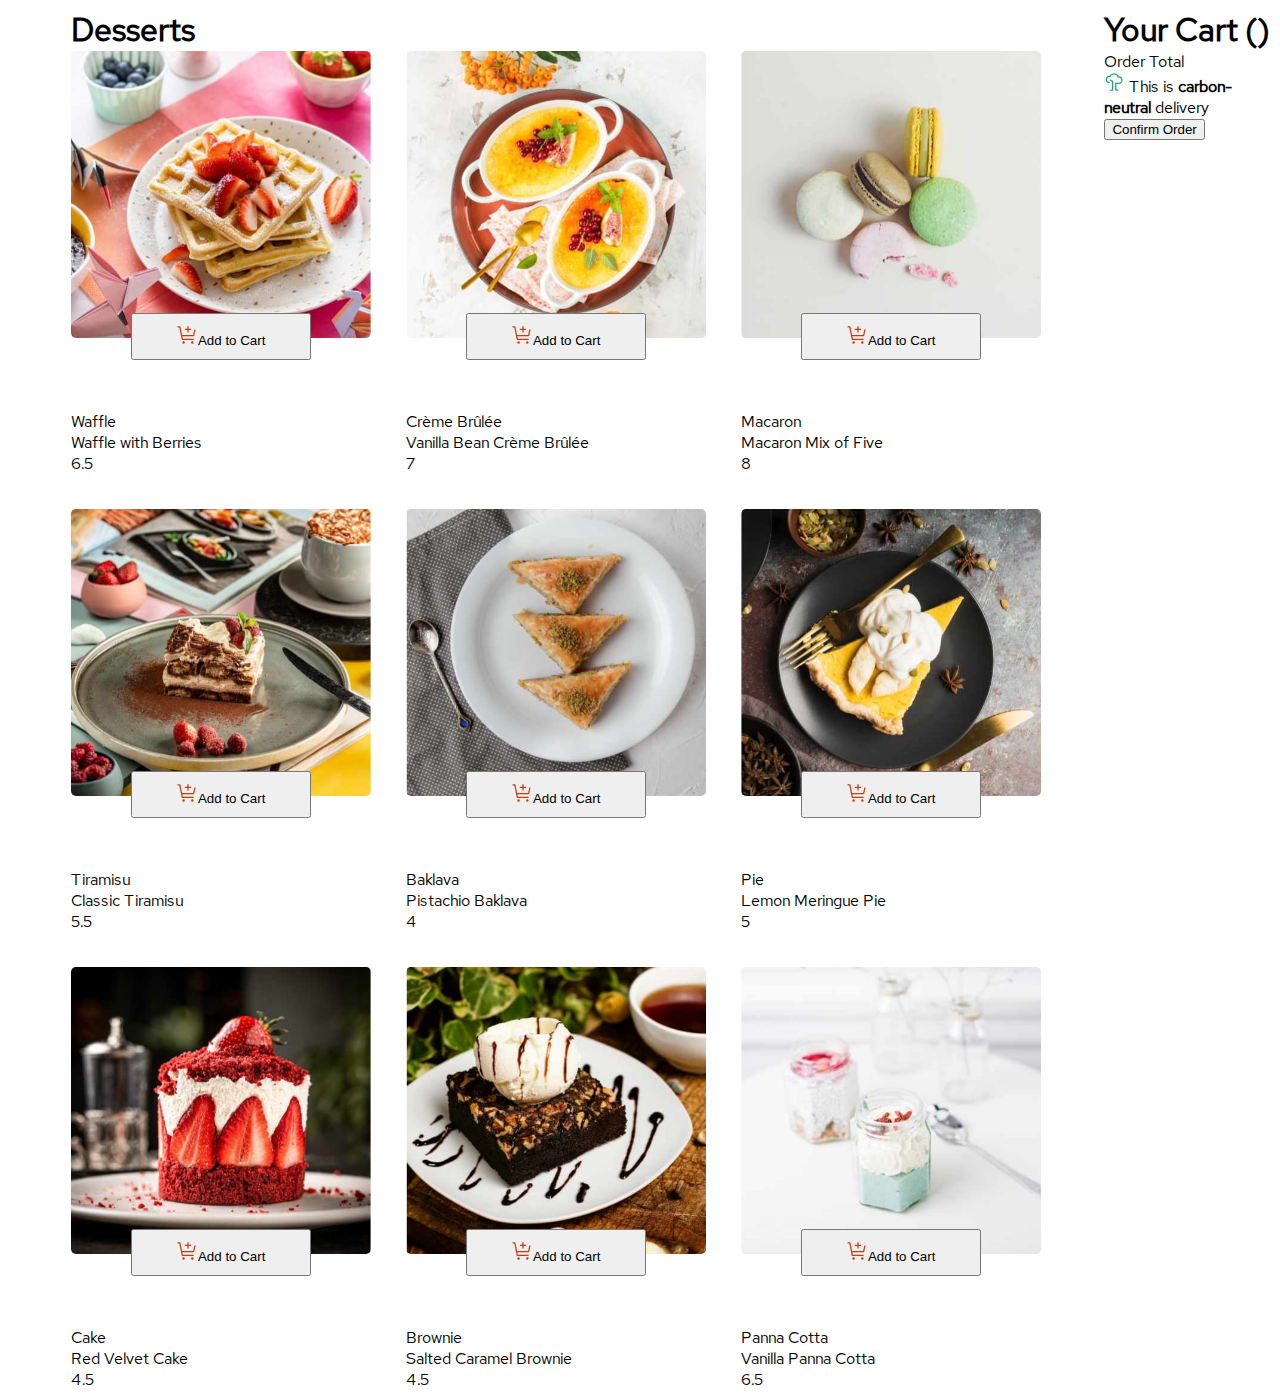
==== index.html @ e79a1434 "Display order total price" ====
<!DOCTYPE html>
<html lang="en">
  <head>
    <meta charset="UTF-8" />
    <meta name="viewport" content="width=device-width, initial-scale=1.0" />
    <title>Document</title>
    <link rel="stylesheet" href="style/style.css" />
    <script src="script/script.js" type="module" defer></script>
  </head>
  <body>
    <div class="main">
      <div class="header">
        <h1>Desserts</h1>
      </div>
      <div class="content"></div>
    </div>
    <div class="sidebar">
      <div class="sidebar-header">
        <h1>Your Cart (<span class="cart-amount"></span>)</h1>
      </div>
      <div class="sidebar-order"></div>
      <div class="sidebar-total">
        <p>Order Total <span class="order-amount"></span></p>
      </div>
      <div class="sidebar-carbon-container">
        <img src="./assets/images/icon-carbon-neutral.svg" alt="" />
        <span>This is <b>carbon-neutral</b> delivery</span>
      </div>
      <div class="sidebar-btn-container">
        <button type="button">Confirm Order</button>
      </div>
    </div>
    <div class="modal-order-container">
      <dialog>
        <div class="modal-order-image">
          <img src="./assets/images/icon-order-confirmed.svg" alt="" />
        </div>
        <h1>Order Confirmed</h1>
        <p>We hope you enjoy your food</p>
        <div class="modal-order">
          <div class="modal-cart"></div>
          <div class="modal-total">
            <p>Order Total <span class="order-amount"></span></p>
          </div>
        </div>
        <div class="modal-btn-container">
          <button type="button">Start New Order</button>
        </div>
      </dialog>
    </div>
  </body>
</html>
---- style/style.css ----
@font-face {
  font-family: "Red Hat Text";
  src: url("../assets/fonts/RedHatText-Regular.woff2") format("woff2"),
    url("../assets/fonts/RedHatText-Regular.woff") format("woff");
  font-weight: normal;
  font-style: normal;
  font-display: swap;
}

@font-face {
  font-family: "Red Hat Display";
  src: url("../assets/fonts/RedHatDisplay-Regular.woff2") format("woff2"),
    url("../assets/fonts/RedHatDisplay-Regular.woff") format("woff");
  font-weight: normal;
  font-style: normal;
  font-display: swap;
}

:root {
  --system-ui: system-ui, "Segoe UI", Roboto, Helvetica, Arial, sans-serif,
    "Apple Color Emoji", "Segoe UI Emoji", "Segoe UI Symbol";
}

h1,
p {
  margin: 0;
}

body {
  font-family: "Red Hat Text", "Red Hat Display", var(--system-ui);
  display: flex;
  box-sizing: border-box;
}

.main,
.sidebar {
  margin-left: 5%;
}

.content {
  display: grid;
  grid-template-columns: repeat(3, 1fr);
  grid-template-rows: repeat(3, 1fr);
  gap: 35px;
}

.foodImage {
  width: 300px;
  border-radius: 5px;
}

.actionContainer {
  display: flex;
  margin-left: 70px;
  position: relative;
  bottom: 15px;
}

.toCartBtn:hover {
  background-color: orange;
}

.decre-btn,
.amount-text {
  margin-right: 60px;
}

.toCartBtn {
  width: 60%;
  margin-left: 20%;
  position: relative;
  bottom: 30px;
  padding: 10px 40px;
}

.cartAmount,
.cartPrice,
.cartTotalPrice {
  margin-right: 15px;
}
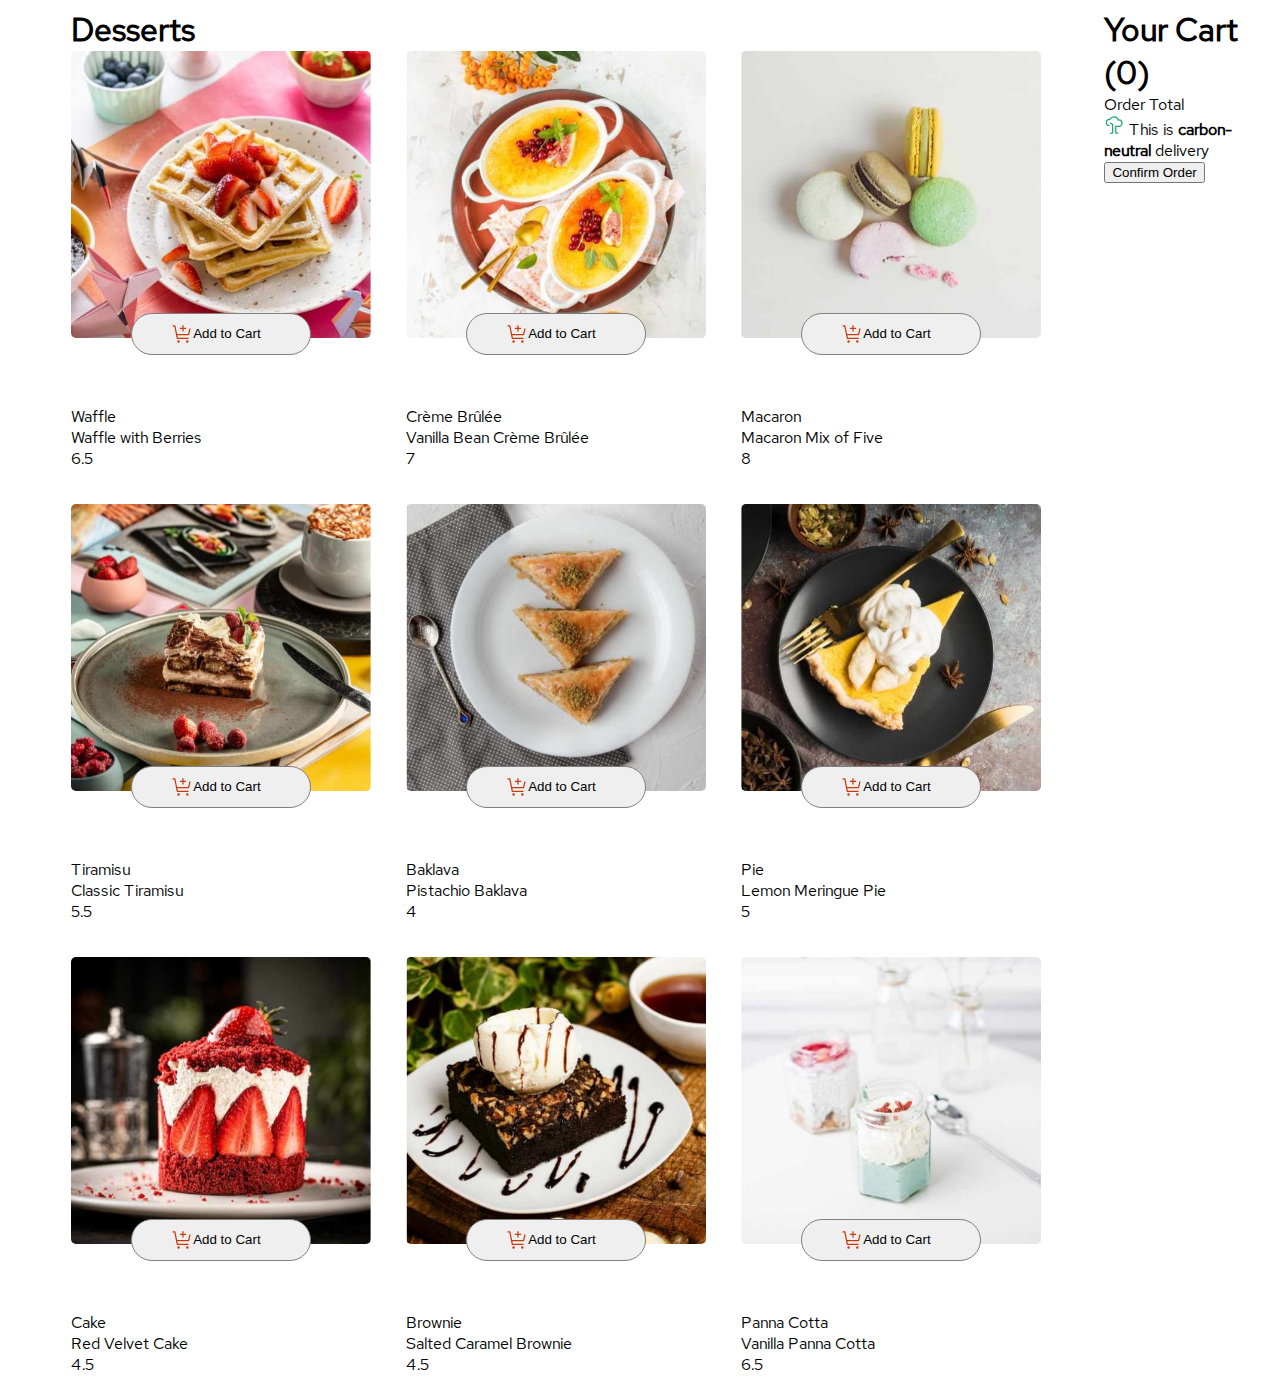
==== commit 2673b4cd: "Align content inside button and style the border" ====
--- a/index.html
+++ b/index.html
@@ -16,7 +16,7 @@
     </div>
     <div class="sidebar">
       <div class="sidebar-header">
-        <h1>Your Cart (<span class="cart-amount"></span>)</h1>
+        <h1>Your Cart (<span class="cart-amount">0</span>)</h1>
       </div>
       <div class="sidebar-order"></div>
       <div class="sidebar-total">
@@ -27,26 +27,24 @@
         <span>This is <b>carbon-neutral</b> delivery</span>
       </div>
       <div class="sidebar-btn-container">
-        <button type="button">Confirm Order</button>
+        <button type="button" id="confirm-order">Confirm Order</button>
       </div>
     </div>
-    <div class="modal-order-container">
-      <dialog>
-        <div class="modal-order-image">
-          <img src="./assets/images/icon-order-confirmed.svg" alt="" />
+    <dialog class="modal-order-container">
+      <div class="modal-order-image">
+        <img src="./assets/images/icon-order-confirmed.svg" alt="" />
+      </div>
+      <h1>Order Confirmed</h1>
+      <p>We hope you enjoy your food</p>
+      <div class="modal-order">
+        <div class="modal-cart"></div>
+        <div class="modal-total">
+          <p>Order Total <span class="modal-amount"></span></p>
         </div>
-        <h1>Order Confirmed</h1>
-        <p>We hope you enjoy your food</p>
-        <div class="modal-order">
-          <div class="modal-cart"></div>
-          <div class="modal-total">
-            <p>Order Total <span class="order-amount"></span></p>
-          </div>
-        </div>
-        <div class="modal-btn-container">
-          <button type="button">Start New Order</button>
-        </div>
-      </dialog>
-    </div>
+      </div>
+      <div class="modal-btn-container">
+        <button type="button" id="start-order">Start New Order</button>
+      </div>
+    </dialog>
   </body>
 </html>
--- a/style/style.css
+++ b/style/style.css
@@ -19,6 +19,7 @@
 :root {
   --system-ui: system-ui, "Segoe UI", Roboto, Helvetica, Arial, sans-serif,
     "Apple Color Emoji", "Segoe UI Emoji", "Segoe UI Symbol";
+  --red: #c73a0f;
 }
 
 h1,
@@ -37,7 +38,7 @@
   margin-left: 5%;
 }
 
-.content {
+#contentContainer {
   display: grid;
   grid-template-columns: repeat(3, 1fr);
   grid-template-rows: repeat(3, 1fr);
@@ -71,6 +72,13 @@
   position: relative;
   bottom: 30px;
   padding: 10px 40px;
+  border-radius: 50px;
+  border: 1px solid grey;
+}
+
+.btn-cart-logo {
+  display: flex;
+  align-items: center;
 }
 
 .cartAmount,
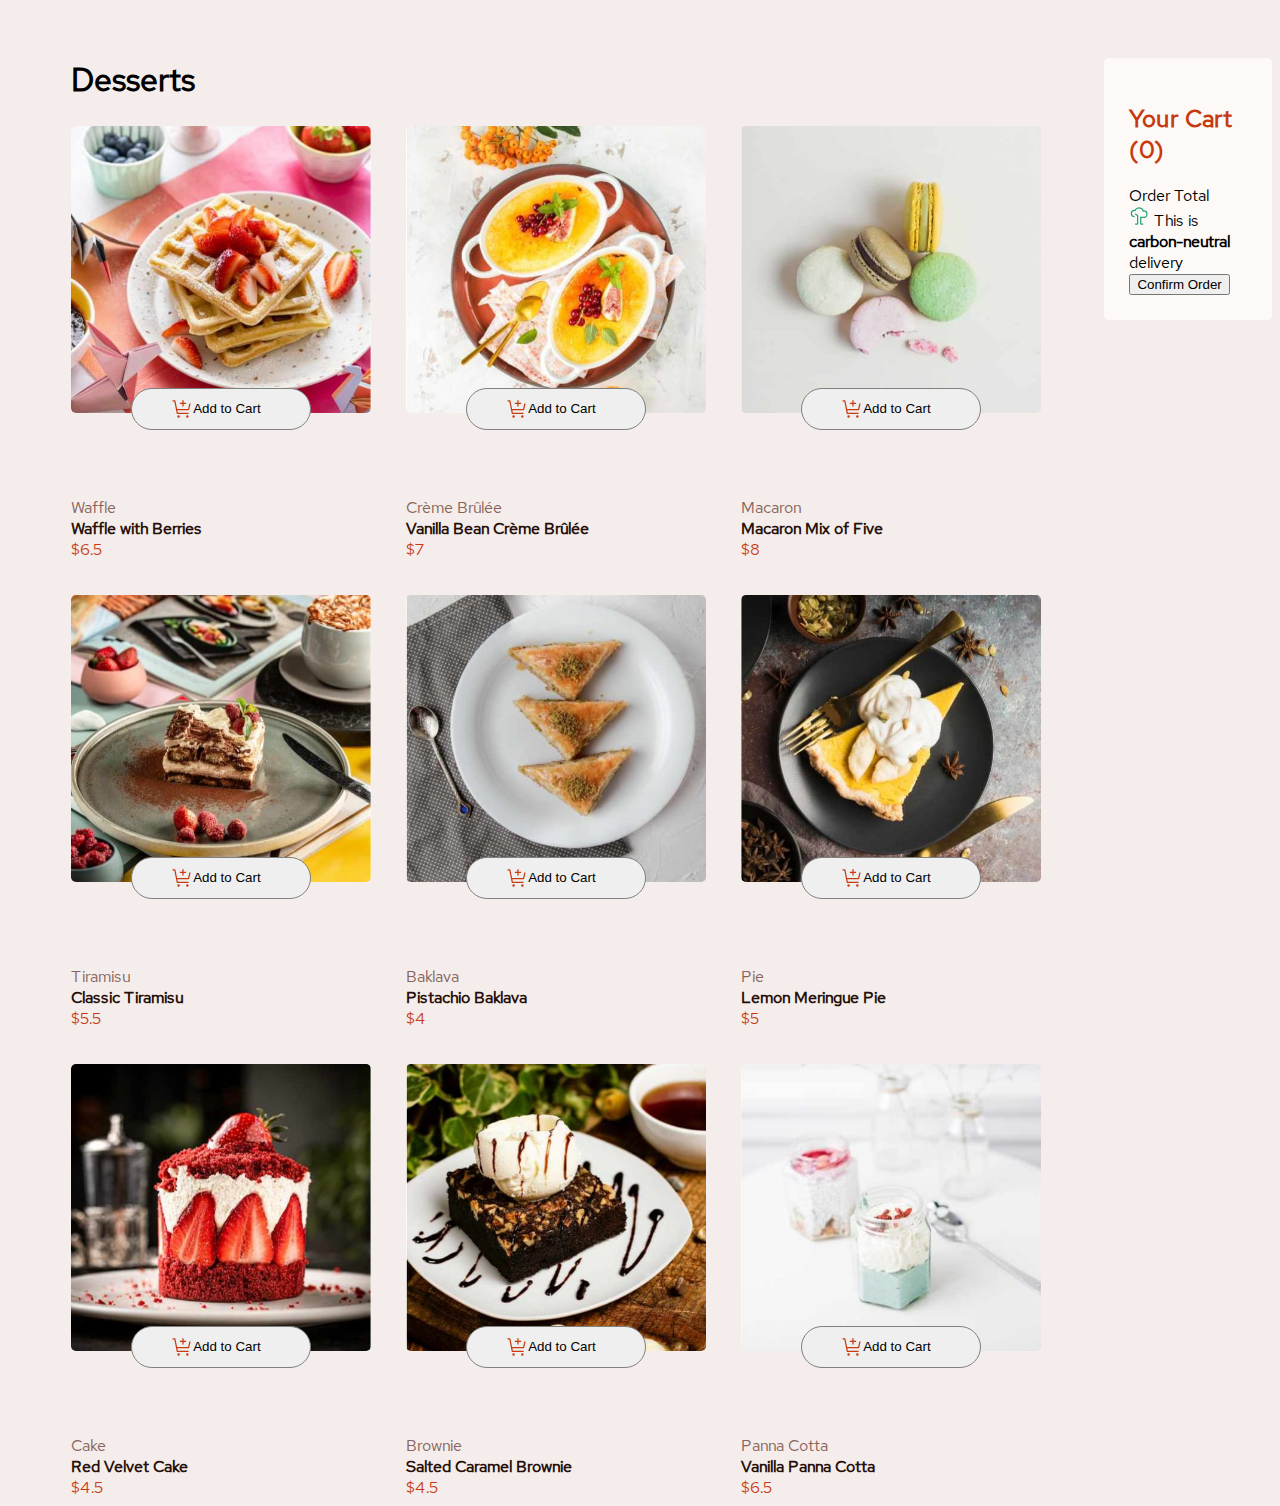
==== commit f4bfcf98: "Style the header and button when hovering" ====
--- a/index.html
+++ b/index.html
@@ -16,7 +16,7 @@
     </div>
     <div class="sidebar">
       <div class="sidebar-header">
-        <h1>Your Cart (<span class="cart-amount">0</span>)</h1>
+        <h2>Your Cart (<span class="cart-amount">0</span>)</h1>
       </div>
       <div class="sidebar-order"></div>
       <div class="sidebar-total">
--- a/style/style.css
+++ b/style/style.css
@@ -19,7 +19,14 @@
 :root {
   --system-ui: system-ui, "Segoe UI", Roboto, Helvetica, Arial, sans-serif,
     "Apple Color Emoji", "Segoe UI Emoji", "Segoe UI Symbol";
-  --red: #c73a0f;
+  --Red: hsl(14, 86%, 42%);
+  --Green: hsl(159, 69%, 38%);
+  --Rose-50: hsl(20, 50%, 98%);
+  --Rose-100: hsl(13, 31%, 94%);
+  --Rose-300: hsl(14, 25%, 72%);
+  --Rose-400: hsl(7, 20%, 60%);
+  --Rose-500: hsl(12, 20%, 44%);
+  --Rose-900: hsl(14, 65%, 9%);
 }
 
 h1,
@@ -31,6 +38,7 @@
   font-family: "Red Hat Text", "Red Hat Display", var(--system-ui);
   display: flex;
   box-sizing: border-box;
+  background-color: var(--Rose-100);
 }
 
 .main,
@@ -50,15 +58,28 @@
   border-radius: 5px;
 }
 
+.food-category {
+  color: var(--Rose-500);
+}
+
+.food-name {
+  color: var(--Rose-900);
+  font-weight: bold;
+}
+
+.food-price {
+  color: var(--Red);
+}
+
 .actionContainer {
   display: flex;
-  margin-left: 70px;
+  margin-left: 47.5px;
   position: relative;
-  bottom: 15px;
-}
-
-.toCartBtn:hover {
-  background-color: orange;
+  bottom: 20px;
+  width: fit-content;
+  padding: 5px 10px;
+  border-radius: 25px;
+  color: white;
 }
 
 .decre-btn,
@@ -81,8 +102,45 @@
   align-items: center;
 }
 
+.decre-btn,
+.incre-btn {
+  border-radius: 80%;
+  padding: 5px 10px;
+  border: 1px solid white;
+  color: inherit;
+  background-color: inherit;
+}
+
+.incre-btn:hover,
+.decre-btn:hover {
+  color: var(--Red);
+  background-color: white;
+}
+
+.toCartBtn:hover {
+  border: 1px solid var(--Red);
+  color: var(--Red);
+}
+
 .cartAmount,
 .cartPrice,
 .cartTotalPrice {
   margin-right: 15px;
 }
+
+.sidebar {
+  background-color: var(--Rose-50);
+  height: fit-content;
+  padding: 25px;
+  margin-top: 50px;
+  border-radius: 5px;
+}
+
+.header {
+  margin-top: 50px;
+  margin-bottom: 25px;
+}
+
+.sidebar-header {
+  color: var(--Red);
+}
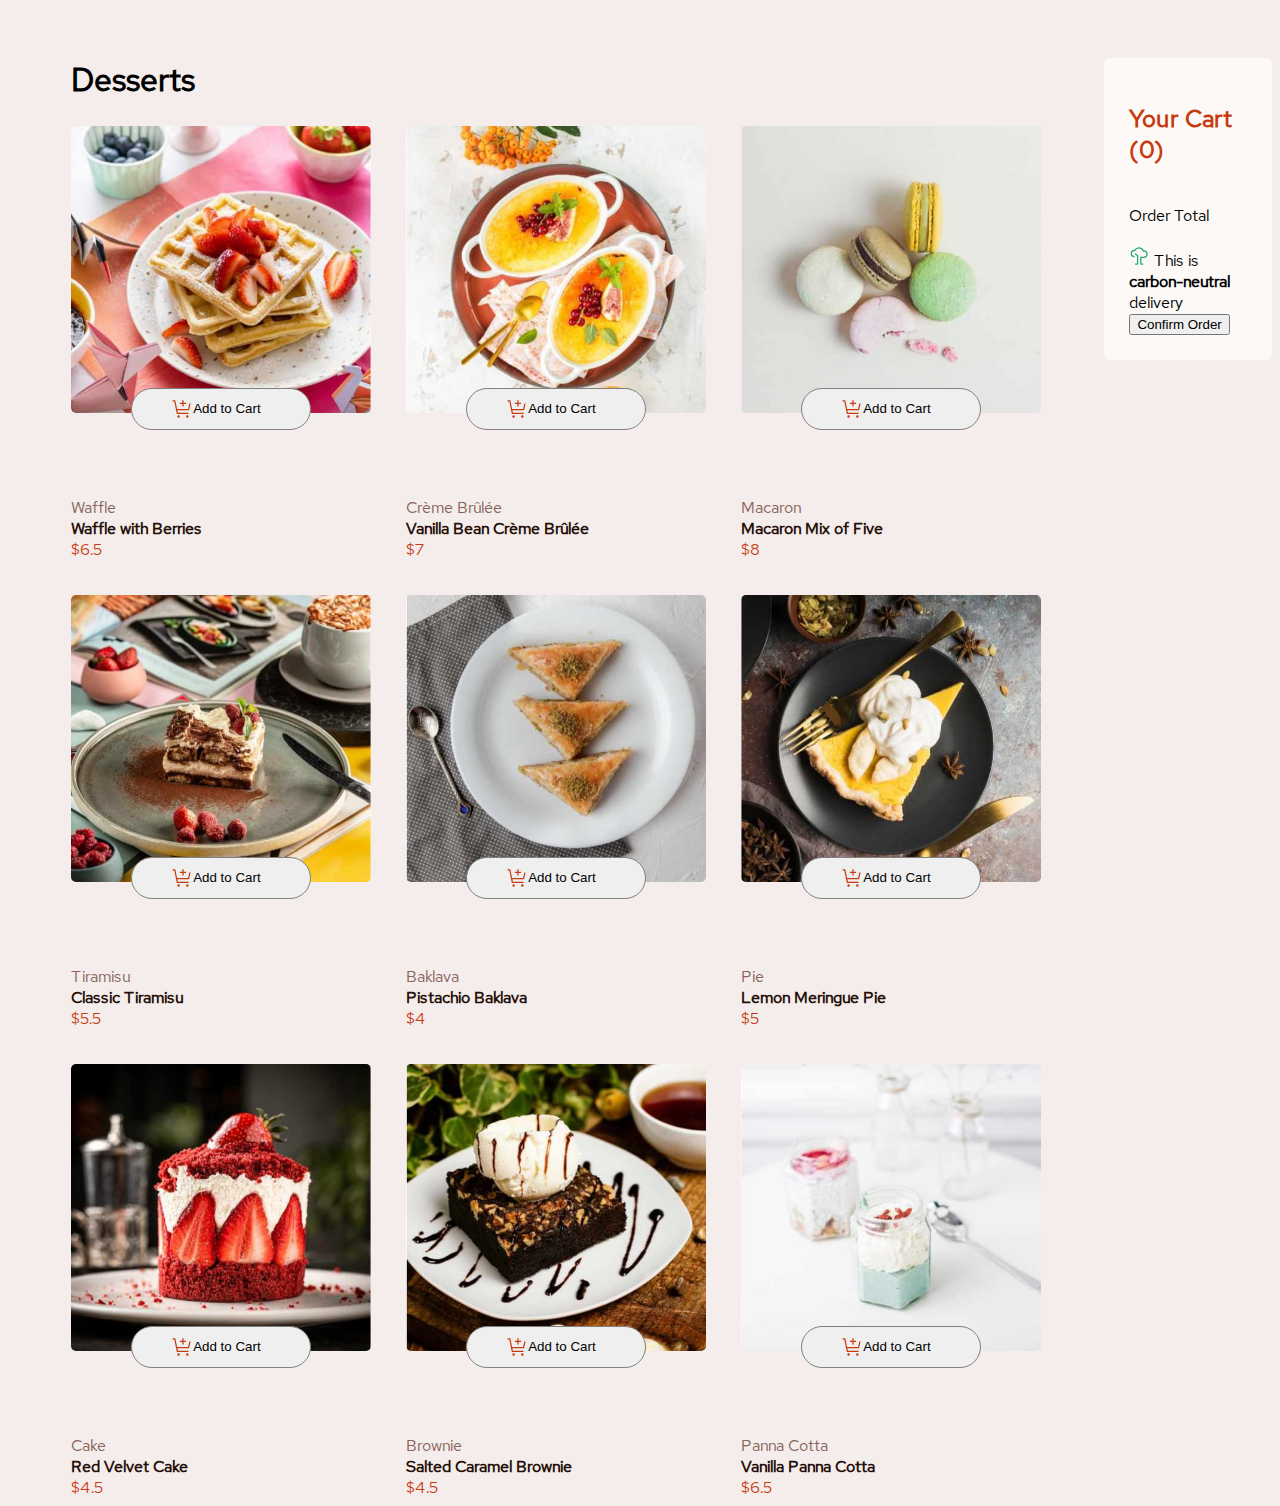
==== commit 52bf6832: "Style and position item in sidebar total" ====
--- a/index.html
+++ b/index.html
@@ -20,7 +20,8 @@
       </div>
       <div class="sidebar-order"></div>
       <div class="sidebar-total">
-        <p>Order Total <span class="order-amount"></span></p>
+        <p>Order Total</p>
+        <span class="order-amount"></span>
       </div>
       <div class="sidebar-carbon-container">
         <img src="./assets/images/icon-carbon-neutral.svg" alt="" />
--- a/style/style.css
+++ b/style/style.css
@@ -144,3 +144,37 @@
 .sidebar-header {
   color: var(--Red);
 }
+
+.sidebarOrder > div {
+  display: flex;
+  align-items: center;
+  justify-content: space-between;
+  padding: 15px 0px;
+  border-bottom: 1px solid var(--Rose-100);
+}
+
+.removeBtn {
+  height: fit-content;
+  border-radius: 50%;
+  padding: 2.5px 5px;
+  border: 1px solid var(--Rose-300);
+  color: var(--Rose-00);
+}
+
+.removeBtn:hover {
+  border: 1px solid black;
+  color: black;
+}
+
+.sidebar-total {
+  padding: 20px 0px;
+  display: flex;
+  justify-content: space-between;
+  align-items: center;
+}
+
+.order-amount {
+  font-size: 25px;
+  font-weight: bold;
+  color: var(--Rose-900);
+}
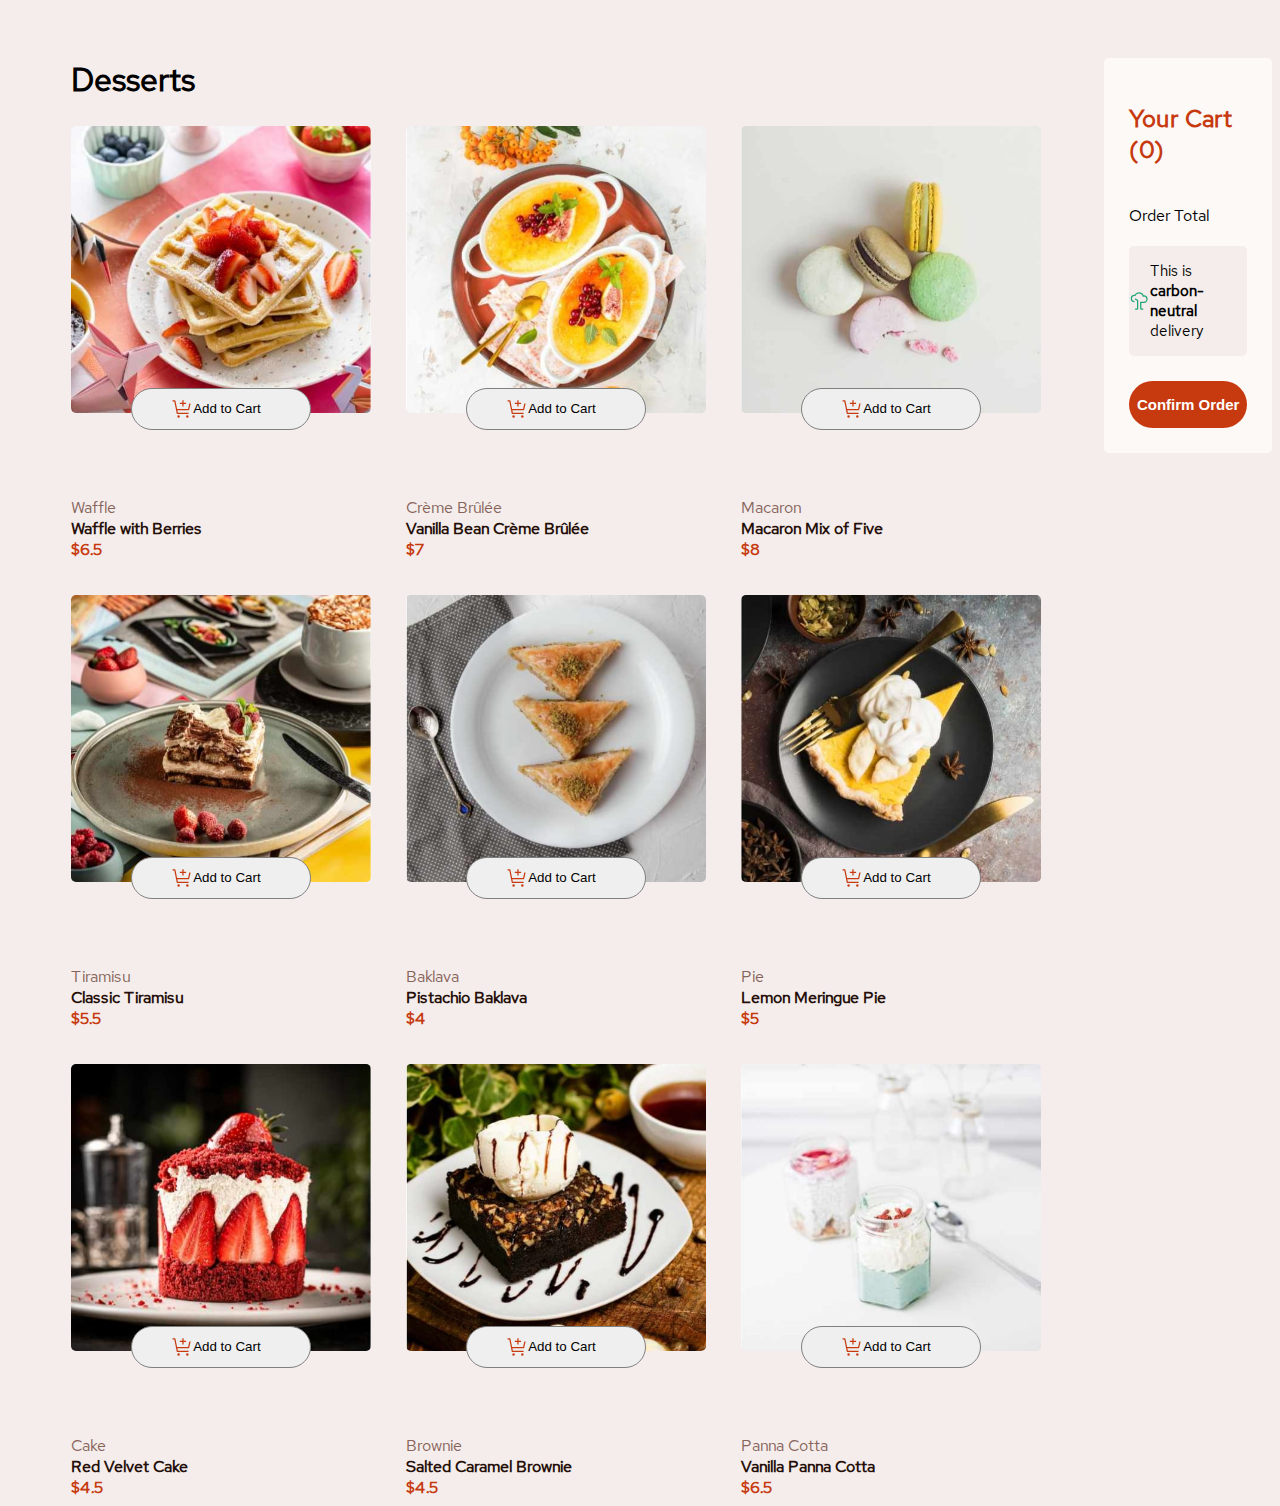
==== commit 933606da: "Style and position modal header and body" ====
--- a/index.html
+++ b/index.html
@@ -35,8 +35,8 @@
       <div class="modal-order-image">
         <img src="./assets/images/icon-order-confirmed.svg" alt="" />
       </div>
-      <h1>Order Confirmed</h1>
-      <p>We hope you enjoy your food</p>
+      <h1 class="modal-header">Order Confirmed</h1>
+      <p class="modal-body">We hope you enjoy your food</p>
       <div class="modal-order">
         <div class="modal-cart"></div>
         <div class="modal-total">
--- a/style/style.css
+++ b/style/style.css
@@ -20,6 +20,7 @@
   --system-ui: system-ui, "Segoe UI", Roboto, Helvetica, Arial, sans-serif,
     "Apple Color Emoji", "Segoe UI Emoji", "Segoe UI Symbol";
   --Red: hsl(14, 86%, 42%);
+  --darkRed: hsl(14, 86%, 32%);
   --Green: hsl(159, 69%, 38%);
   --Rose-50: hsl(20, 50%, 98%);
   --Rose-100: hsl(13, 31%, 94%);
@@ -58,17 +59,26 @@
   border-radius: 5px;
 }
 
-.food-category {
+.food-category,
+.cartPrice {
   color: var(--Rose-500);
 }
 
-.food-name {
+.food-name,
+.cartTotalPrice,
+.cartText {
   color: var(--Rose-900);
   font-weight: bold;
 }
 
-.food-price {
-  color: var(--Red);
+.cartText {
+  margin-bottom: 10px;
+}
+
+.food-price,
+.cartAmount {
+  color: var(--Red);
+  font-weight: bold;
 }
 
 .actionContainer {
@@ -134,6 +144,7 @@
   padding: 25px;
   margin-top: 50px;
   border-radius: 5px;
+  width: 400px;
 }
 
 .header {
@@ -178,3 +189,51 @@
   font-weight: bold;
   color: var(--Rose-900);
 }
+
+.sidebar-carbon-container {
+  background-color: var(--Rose-100);
+  padding: 15px 0px;
+  display: flex;
+  align-items: center;
+  justify-content: center;
+  font-size: 15px;
+  border-radius: 5px;
+}
+
+#confirm-order {
+  width: 100%;
+  padding: 15px 0px;
+  margin-top: 25px;
+  border-radius: 25px;
+  border: none;
+  color: white;
+  background-color: var(--Red);
+  font-size: 15px;
+  font-weight: bold;
+}
+
+#confirm-order:hover {
+  background-color: var(--darkRed);
+}
+
+.modal-order-container {
+  width: 600px;
+  border: none;
+  border-radius: 15px;
+  padding: 35px;
+}
+
+.cartModalContainer > div {
+  display: flex;
+}
+
+.modal-header {
+  color: var(--Rose-900);
+  margin-top: 10px;
+  margin-bottom: 5px;
+}
+
+.modal-body {
+  color: var(--Rose-500);
+  margin-bottom: 30px;
+}
